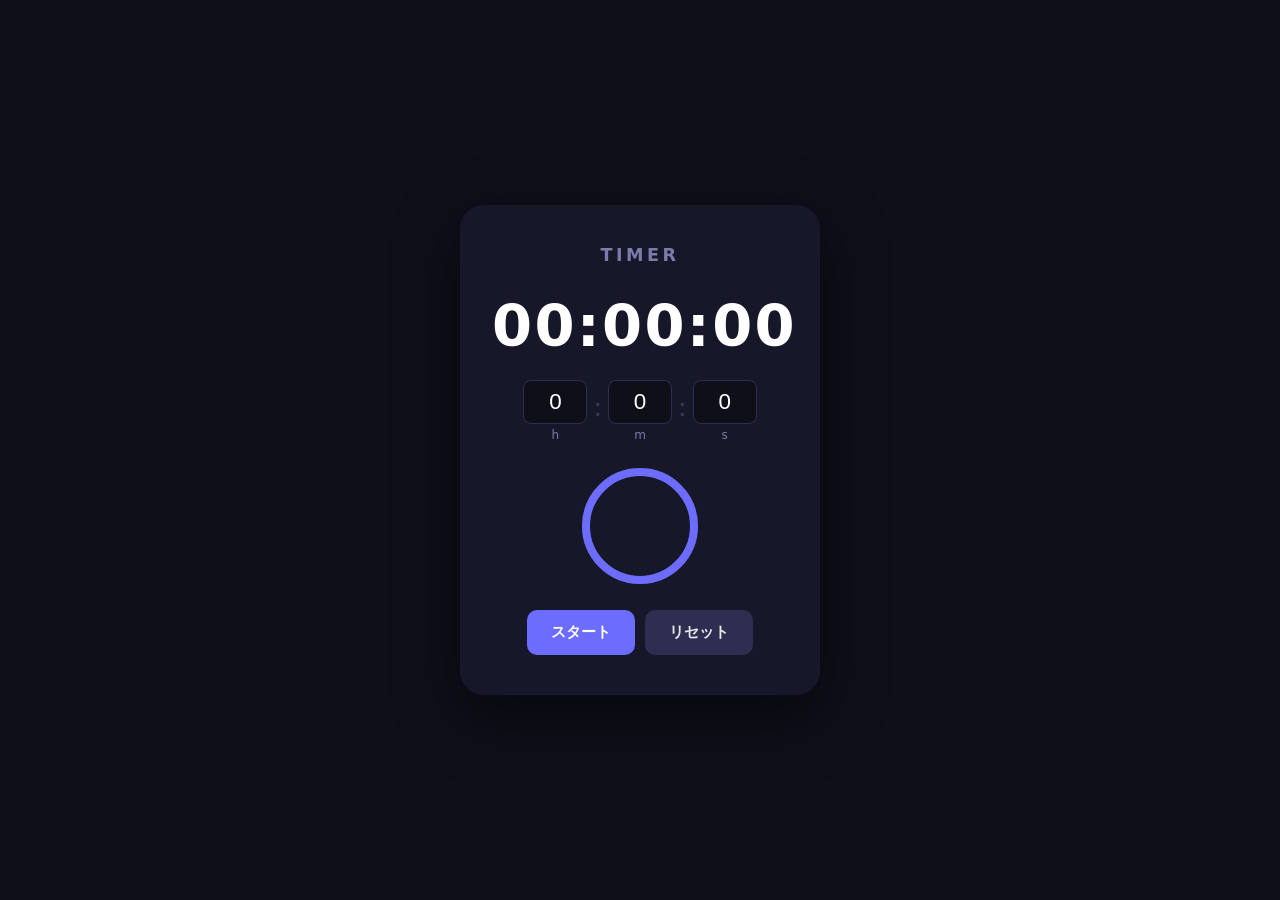
==== index.html @ a92b6174 "Deploy simple timer to GitHub Pages root" ====
<!DOCTYPE html>
<html lang="ja">
<head>
  <meta charset="UTF-8">
  <meta name="viewport" content="width=device-width, initial-scale=1.0">
  <title>Simple Timer</title>
  <link rel="stylesheet" href="style.css">
</head>
<body>
  <div class="container">
    <h1>Timer</h1>
    <div class="display" id="display">00:00:00</div>
    <div class="input-row">
      <div class="time-input">
        <input type="number" id="hours" min="0" max="99" value="0" placeholder="0">
        <label>h</label>
      </div>
      <span class="sep">:</span>
      <div class="time-input">
        <input type="number" id="minutes" min="0" max="59" value="0" placeholder="0">
        <label>m</label>
      </div>
      <span class="sep">:</span>
      <div class="time-input">
        <input type="number" id="seconds" min="0" max="59" value="0" placeholder="0">
        <label>s</label>
      </div>
    </div>
    <div class="progress-ring-wrap">
      <svg class="progress-ring" viewBox="0 0 120 120">
        <circle class="ring-bg" cx="60" cy="60" r="54"/>
        <circle class="ring-fg" id="ring" cx="60" cy="60" r="54"/>
      </svg>
    </div>
    <div class="buttons">
      <button class="btn btn-start" id="startBtn">スタート</button>
      <button class="btn btn-pause hidden" id="pauseBtn">一時停止</button>
      <button class="btn btn-reset" id="resetBtn">リセット</button>
    </div>
  </div>
  <div id="done-overlay" class="overlay hidden">
    <div class="overlay-box">
      <div class="done-icon">✓</div>
      <p>タイマー終了！</p>
      <button class="btn btn-reset" id="closeBtn">閉じる</button>
    </div>
  </div>
  <script src="app.js"></script>
</body>
</html>
---- style.css ----
*, *::before, *::after {
  box-sizing: border-box;
  margin: 0;
  padding: 0;
}

body {
  font-family: 'Segoe UI', system-ui, sans-serif;
  background: #0f0f1a;
  color: #e8e8f0;
  min-height: 100vh;
  display: flex;
  align-items: center;
  justify-content: center;
}

.container {
  text-align: center;
  padding: 40px 32px;
  background: #17172a;
  border-radius: 24px;
  width: 360px;
  box-shadow: 0 20px 60px rgba(0,0,0,0.5);
  position: relative;
}

h1 {
  font-size: 1.1rem;
  letter-spacing: 0.2em;
  text-transform: uppercase;
  color: #7c7caa;
  margin-bottom: 28px;
}

.display {
  font-size: 3.6rem;
  font-weight: 700;
  font-variant-numeric: tabular-nums;
  letter-spacing: 0.04em;
  color: #fff;
  margin-bottom: 20px;
}

.input-row {
  display: flex;
  align-items: flex-end;
  justify-content: center;
  gap: 6px;
  margin-bottom: 24px;
}

.time-input {
  display: flex;
  flex-direction: column;
  align-items: center;
  gap: 4px;
}

.time-input input {
  width: 64px;
  padding: 8px 4px;
  background: #0f0f1a;
  border: 1.5px solid #2e2e50;
  border-radius: 8px;
  color: #fff;
  font-size: 1.4rem;
  text-align: center;
  outline: none;
  transition: border-color 0.2s;
  -moz-appearance: textfield;
}

.time-input input::-webkit-inner-spin-button,
.time-input input::-webkit-outer-spin-button {
  -webkit-appearance: none;
}

.time-input input:focus { border-color: #6c6cff; }
.time-input input:disabled { opacity: 0.4; cursor: not-allowed; }
.time-input label { font-size: 0.75rem; color: #7c7caa; }

.sep {
  font-size: 1.6rem;
  color: #3a3a60;
  padding-bottom: 20px;
}

.progress-ring-wrap {
  width: 120px;
  height: 120px;
  margin: 0 auto 24px;
}

.progress-ring { transform: rotate(-90deg); }
.ring-bg { fill: none; stroke: #2e2e50; stroke-width: 8; }
.ring-fg {
  fill: none;
  stroke: #6c6cff;
  stroke-width: 8;
  stroke-linecap: round;
  stroke-dasharray: 339.3;
  stroke-dashoffset: 0;
  transition: stroke-dashoffset 1s linear, stroke 0.4s;
}

.buttons { display: flex; gap: 10px; justify-content: center; }

.btn {
  padding: 12px 24px;
  border: none;
  border-radius: 10px;
  font-size: 0.95rem;
  font-weight: 600;
  cursor: pointer;
  transition: opacity 0.2s, transform 0.1s;
}

.btn:active { transform: scale(0.96); }
.btn-start  { background: #6c6cff; color: #fff; }
.btn-pause  { background: #f0a500; color: #fff; }
.btn-reset  { background: #2e2e50; color: #e8e8f0; }
.btn:hover  { opacity: 0.85; }
.hidden { display: none !important; }

.overlay {
  position: fixed;
  inset: 0;
  background: rgba(0,0,0,0.75);
  display: flex;
  align-items: center;
  justify-content: center;
  z-index: 50;
}

.overlay-box {
  background: #17172a;
  border: 2px solid #6c6cff;
  border-radius: 20px;
  padding: 48px 40px;
  text-align: center;
  animation: pop 0.3s ease;
}

.done-icon { font-size: 3rem; color: #6c6cff; margin-bottom: 16px; }
.overlay-box p { font-size: 1.3rem; font-weight: 600; margin-bottom: 24px; }

@keyframes pop {
  from { transform: scale(0.8); opacity: 0; }
  to   { transform: scale(1);   opacity: 1; }
}
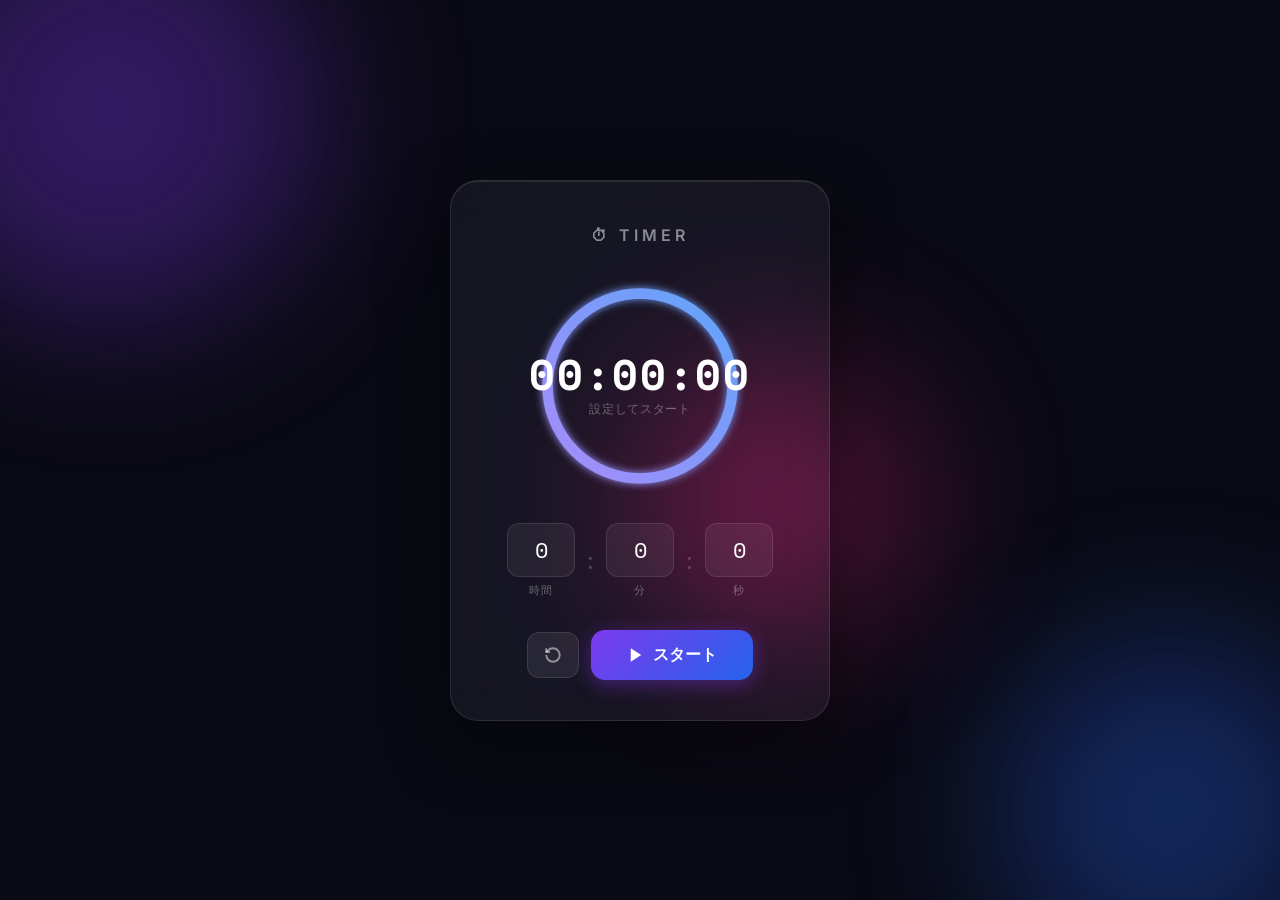
==== commit f4e9af01: "Upgrade timer: glassmorphism, animated orbs, confetti, sound effects" ====
--- a/index.html
+++ b/index.html
@@ -4,47 +4,85 @@
   <meta charset="UTF-8">
   <meta name="viewport" content="width=device-width, initial-scale=1.0">
   <title>Simple Timer</title>
+  <link rel="preconnect" href="https://fonts.googleapis.com">
+  <link rel="preconnect" href="https://fonts.gstatic.com" crossorigin>
+  <link href="https://fonts.googleapis.com/css2?family=Inter:wght@300;400;600;700&family=Space+Mono:wght@400;700&display=swap" rel="stylesheet">
   <link rel="stylesheet" href="style.css">
 </head>
 <body>
-  <div class="container">
-    <h1>Timer</h1>
-    <div class="display" id="display">00:00:00</div>
+  <div class="bg-orbs">
+    <div class="orb orb1"></div>
+    <div class="orb orb2"></div>
+    <div class="orb orb3"></div>
+  </div>
+
+  <div class="container glass">
+    <h1><span class="icon">⏱</span> Timer</h1>
+
+    <div class="ring-wrap">
+      <svg class="ring-svg" viewBox="0 0 200 200">
+        <defs>
+          <linearGradient id="ringGrad" x1="0%" y1="0%" x2="100%" y2="100%">
+            <stop offset="0%" stop-color="#a78bfa"/>
+            <stop offset="100%" stop-color="#60a5fa"/>
+          </linearGradient>
+          <filter id="glow">
+            <feGaussianBlur stdDeviation="4" result="blur"/>
+            <feMerge><feMergeNode in="blur"/><feMergeNode in="SourceGraphic"/></feMerge>
+          </filter>
+        </defs>
+        <circle class="ring-bg" cx="100" cy="100" r="88"/>
+        <circle class="ring-fg" id="ring" cx="100" cy="100" r="88" filter="url(#glow)"/>
+      </svg>
+      <div class="ring-inner">
+        <div class="display" id="display">00:00:00</div>
+        <div class="display-label" id="display-label">設定してスタート</div>
+      </div>
+    </div>
+
     <div class="input-row">
       <div class="time-input">
-        <input type="number" id="hours" min="0" max="99" value="0" placeholder="0">
-        <label>h</label>
+        <input type="number" id="hours" min="0" max="99" value="0">
+        <label>時間</label>
       </div>
-      <span class="sep">:</span>
+      <div class="colon">:</div>
       <div class="time-input">
-        <input type="number" id="minutes" min="0" max="59" value="0" placeholder="0">
-        <label>m</label>
+        <input type="number" id="minutes" min="0" max="59" value="0">
+        <label>分</label>
       </div>
-      <span class="sep">:</span>
+      <div class="colon">:</div>
       <div class="time-input">
-        <input type="number" id="seconds" min="0" max="59" value="0" placeholder="0">
-        <label>s</label>
+        <input type="number" id="seconds" min="0" max="59" value="0">
+        <label>秒</label>
       </div>
     </div>
-    <div class="progress-ring-wrap">
-      <svg class="progress-ring" viewBox="0 0 120 120">
-        <circle class="ring-bg" cx="60" cy="60" r="54"/>
-        <circle class="ring-fg" id="ring" cx="60" cy="60" r="54"/>
-      </svg>
-    </div>
+
     <div class="buttons">
-      <button class="btn btn-start" id="startBtn">スタート</button>
-      <button class="btn btn-pause hidden" id="pauseBtn">一時停止</button>
-      <button class="btn btn-reset" id="resetBtn">リセット</button>
+      <button class="btn btn-reset" id="resetBtn" title="リセット">
+        <svg viewBox="0 0 24 24" fill="none" stroke="currentColor" stroke-width="2.5"><path d="M3 12a9 9 0 1 0 9-9 9.75 9.75 0 0 0-6.74 2.74L3 8"/><path d="M3 3v5h5"/></svg>
+      </button>
+      <button class="btn btn-primary" id="startBtn">
+        <svg viewBox="0 0 24 24" fill="currentColor"><polygon points="5,3 19,12 5,21"/></svg>
+        <span>スタート</span>
+      </button>
+      <button class="btn btn-pause hidden" id="pauseBtn">
+        <svg viewBox="0 0 24 24" fill="currentColor"><rect x="6" y="4" width="4" height="16"/><rect x="14" y="4" width="4" height="16"/></svg>
+        <span>一時停止</span>
+      </button>
     </div>
   </div>
+
   <div id="done-overlay" class="overlay hidden">
-    <div class="overlay-box">
+    <canvas id="confetti-canvas"></canvas>
+    <div class="overlay-box glass">
+      <div class="done-pulse"></div>
       <div class="done-icon">✓</div>
-      <p>タイマー終了！</p>
-      <button class="btn btn-reset" id="closeBtn">閉じる</button>
+      <p class="done-title">完了！</p>
+      <p class="done-sub">タイマーが終了しました</p>
+      <button class="btn btn-primary" id="closeBtn"><span>閉じる</span></button>
     </div>
   </div>
+
   <script src="app.js"></script>
 </body>
 </html>
--- a/style.css
+++ b/style.css
@@ -1,150 +1,255 @@
-*, *::before, *::after {
-  box-sizing: border-box;
-  margin: 0;
-  padding: 0;
-}
+*, *::before, *::after { box-sizing: border-box; margin: 0; padding: 0; }
 
 body {
-  font-family: 'Segoe UI', system-ui, sans-serif;
-  background: #0f0f1a;
-  color: #e8e8f0;
+  font-family: 'Inter', system-ui, sans-serif;
+  background: #0a0a14;
+  color: #e2e2f0;
   min-height: 100vh;
   display: flex;
   align-items: center;
   justify-content: center;
+  overflow: hidden;
+}
+
+.bg-orbs { position: fixed; inset: 0; pointer-events: none; z-index: 0; }
+
+.orb {
+  position: absolute;
+  border-radius: 50%;
+  filter: blur(80px);
+  opacity: 0.35;
+  animation: drift 12s ease-in-out infinite alternate;
+}
+
+.orb1 { width: 420px; height: 420px; background: #7c3aed; top: -100px; left: -100px; animation-delay: 0s; }
+.orb2 { width: 340px; height: 340px; background: #2563eb; bottom: -80px; right: -60px; animation-delay: -4s; }
+.orb3 { width: 280px; height: 280px; background: #db2777; top: 40%; left: 50%; animation-delay: -8s; }
+
+@keyframes drift {
+  from { transform: translate(0, 0) scale(1); }
+  to   { transform: translate(30px, 20px) scale(1.08); }
+}
+
+.glass {
+  background: rgba(255,255,255,0.05);
+  backdrop-filter: blur(24px) saturate(1.4);
+  -webkit-backdrop-filter: blur(24px) saturate(1.4);
+  border: 1px solid rgba(255,255,255,0.1);
+  border-radius: 28px;
+  box-shadow: 0 24px 64px rgba(0,0,0,0.5), inset 0 1px 0 rgba(255,255,255,0.1);
 }
 
 .container {
+  position: relative;
+  z-index: 1;
+  padding: 44px 40px 40px;
+  width: 380px;
   text-align: center;
-  padding: 40px 32px;
-  background: #17172a;
-  border-radius: 24px;
-  width: 360px;
-  box-shadow: 0 20px 60px rgba(0,0,0,0.5);
+}
+
+h1 {
+  font-size: 1rem;
+  font-weight: 600;
+  letter-spacing: 0.25em;
+  text-transform: uppercase;
+  color: rgba(255,255,255,0.5);
+  margin-bottom: 36px;
+}
+
+.ring-wrap {
   position: relative;
-}
-
-h1 {
-  font-size: 1.1rem;
-  letter-spacing: 0.2em;
-  text-transform: uppercase;
-  color: #7c7caa;
-  margin-bottom: 28px;
+  width: 210px;
+  height: 210px;
+  margin: 0 auto 32px;
+}
+
+.ring-svg { width: 100%; height: 100%; transform: rotate(-90deg); }
+.ring-bg { fill: none; stroke: rgba(255,255,255,0.07); stroke-width: 10; }
+.ring-fg {
+  fill: none;
+  stroke: url(#ringGrad);
+  stroke-width: 10;
+  stroke-linecap: round;
+  stroke-dasharray: 553;
+  stroke-dashoffset: 0;
+  transition: stroke-dashoffset 1s linear;
+}
+
+.ring-inner {
+  position: absolute;
+  inset: 0;
+  display: flex;
+  flex-direction: column;
+  align-items: center;
+  justify-content: center;
+  gap: 6px;
 }
 
 .display {
-  font-size: 3.6rem;
+  font-family: 'Space Mono', monospace;
+  font-size: 2.6rem;
   font-weight: 700;
-  font-variant-numeric: tabular-nums;
+  color: #fff;
   letter-spacing: 0.04em;
+  line-height: 1;
+}
+
+.display-label {
+  font-size: 0.72rem;
+  color: rgba(255,255,255,0.35);
+  letter-spacing: 0.06em;
+}
+
+.input-row {
+  display: flex;
+  align-items: flex-end;
+  justify-content: center;
+  gap: 8px;
+  margin-bottom: 32px;
+}
+
+.time-input { display: flex; flex-direction: column; align-items: center; gap: 6px; }
+
+.time-input input {
+  width: 68px;
+  padding: 10px 6px;
+  background: rgba(255,255,255,0.06);
+  border: 1.5px solid rgba(255,255,255,0.1);
+  border-radius: 12px;
   color: #fff;
-  margin-bottom: 20px;
-}
-
-.input-row {
-  display: flex;
-  align-items: flex-end;
-  justify-content: center;
-  gap: 6px;
-  margin-bottom: 24px;
-}
-
-.time-input {
-  display: flex;
-  flex-direction: column;
-  align-items: center;
-  gap: 4px;
-}
-
-.time-input input {
-  width: 64px;
-  padding: 8px 4px;
-  background: #0f0f1a;
-  border: 1.5px solid #2e2e50;
-  border-radius: 8px;
-  color: #fff;
-  font-size: 1.4rem;
+  font-family: 'Space Mono', monospace;
+  font-size: 1.35rem;
   text-align: center;
   outline: none;
-  transition: border-color 0.2s;
+  transition: border-color 0.2s, background 0.2s, box-shadow 0.2s;
   -moz-appearance: textfield;
 }
 
 .time-input input::-webkit-inner-spin-button,
-.time-input input::-webkit-outer-spin-button {
-  -webkit-appearance: none;
-}
-
-.time-input input:focus { border-color: #6c6cff; }
-.time-input input:disabled { opacity: 0.4; cursor: not-allowed; }
-.time-input label { font-size: 0.75rem; color: #7c7caa; }
-
-.sep {
-  font-size: 1.6rem;
-  color: #3a3a60;
+.time-input input::-webkit-outer-spin-button { -webkit-appearance: none; }
+
+.time-input input:focus {
+  border-color: #a78bfa;
+  background: rgba(167,139,250,0.1);
+  box-shadow: 0 0 0 3px rgba(167,139,250,0.2);
+}
+
+.time-input input:disabled { opacity: 0.3; cursor: not-allowed; }
+.time-input label { font-size: 0.7rem; color: rgba(255,255,255,0.35); letter-spacing: 0.05em; }
+
+.colon {
+  font-family: 'Space Mono', monospace;
+  font-size: 1.5rem;
+  color: rgba(255,255,255,0.2);
   padding-bottom: 20px;
 }
 
-.progress-ring-wrap {
-  width: 120px;
-  height: 120px;
-  margin: 0 auto 24px;
-}
-
-.progress-ring { transform: rotate(-90deg); }
-.ring-bg { fill: none; stroke: #2e2e50; stroke-width: 8; }
-.ring-fg {
-  fill: none;
-  stroke: #6c6cff;
-  stroke-width: 8;
-  stroke-linecap: round;
-  stroke-dasharray: 339.3;
-  stroke-dashoffset: 0;
-  transition: stroke-dashoffset 1s linear, stroke 0.4s;
-}
-
-.buttons { display: flex; gap: 10px; justify-content: center; }
+.buttons { display: flex; align-items: center; justify-content: center; gap: 12px; }
 
 .btn {
-  padding: 12px 24px;
+  display: inline-flex;
+  align-items: center;
+  gap: 8px;
+  padding: 13px 28px;
   border: none;
-  border-radius: 10px;
+  border-radius: 14px;
+  font-family: 'Inter', sans-serif;
   font-size: 0.95rem;
   font-weight: 600;
   cursor: pointer;
-  transition: opacity 0.2s, transform 0.1s;
-}
-
-.btn:active { transform: scale(0.96); }
-.btn-start  { background: #6c6cff; color: #fff; }
-.btn-pause  { background: #f0a500; color: #fff; }
-.btn-reset  { background: #2e2e50; color: #e8e8f0; }
-.btn:hover  { opacity: 0.85; }
+  transition: transform 0.15s, opacity 0.2s, box-shadow 0.2s;
+}
+
+.btn:active { transform: scale(0.95); }
+.btn:hover  { opacity: 0.88; }
+.btn svg { width: 18px; height: 18px; flex-shrink: 0; }
+
+.btn-primary {
+  background: linear-gradient(135deg, #7c3aed, #2563eb);
+  color: #fff;
+  box-shadow: 0 4px 20px rgba(124,58,237,0.45);
+  padding: 14px 36px;
+  font-size: 1rem;
+}
+
+.btn-primary:hover { box-shadow: 0 6px 28px rgba(124,58,237,0.6); opacity: 1; }
+
+.btn-reset {
+  background: rgba(255,255,255,0.08);
+  color: rgba(255,255,255,0.5);
+  border: 1px solid rgba(255,255,255,0.1);
+  padding: 13px 16px;
+  border-radius: 12px;
+}
+
 .hidden { display: none !important; }
 
 .overlay {
   position: fixed;
   inset: 0;
-  background: rgba(0,0,0,0.75);
-  display: flex;
-  align-items: center;
-  justify-content: center;
-  z-index: 50;
+  display: flex;
+  align-items: center;
+  justify-content: center;
+  z-index: 100;
+  background: rgba(0,0,0,0.6);
+  backdrop-filter: blur(6px);
+}
+
+#confetti-canvas {
+  position: absolute;
+  inset: 0;
+  pointer-events: none;
+  width: 100%;
+  height: 100%;
 }
 
 .overlay-box {
-  background: #17172a;
-  border: 2px solid #6c6cff;
-  border-radius: 20px;
-  padding: 48px 40px;
+  position: relative;
+  padding: 52px 44px;
   text-align: center;
-  animation: pop 0.3s ease;
-}
-
-.done-icon { font-size: 3rem; color: #6c6cff; margin-bottom: 16px; }
-.overlay-box p { font-size: 1.3rem; font-weight: 600; margin-bottom: 24px; }
+  animation: pop 0.4s cubic-bezier(0.34,1.56,0.64,1);
+  z-index: 1;
+}
+
+.done-pulse {
+  position: absolute;
+  inset: -2px;
+  border-radius: 30px;
+  background: linear-gradient(135deg, #7c3aed, #2563eb, #db2777);
+  z-index: -1;
+  filter: blur(16px);
+  opacity: 0.6;
+  animation: gradShift 3s ease infinite;
+}
+
+@keyframes gradShift {
+  0%,100% { filter: blur(16px) hue-rotate(0deg); }
+  50%      { filter: blur(20px) hue-rotate(40deg); }
+}
+
+.done-icon {
+  width: 72px;
+  height: 72px;
+  margin: 0 auto 20px;
+  border-radius: 50%;
+  background: linear-gradient(135deg, #7c3aed, #2563eb);
+  display: flex;
+  align-items: center;
+  justify-content: center;
+  font-size: 2rem;
+  box-shadow: 0 8px 24px rgba(124,58,237,0.5);
+  animation: iconPop 0.5s 0.15s cubic-bezier(0.34,1.56,0.64,1) both;
+}
+
+@keyframes iconPop {
+  from { transform: scale(0); opacity: 0; }
+  to   { transform: scale(1); opacity: 1; }
+}
+
+.done-title { font-size: 1.8rem; font-weight: 700; color: #fff; margin-bottom: 8px; }
+.done-sub { font-size: 0.9rem; color: rgba(255,255,255,0.45); margin-bottom: 28px; }
 
 @keyframes pop {
-  from { transform: scale(0.8); opacity: 0; }
+  from { transform: scale(0.7); opacity: 0; }
   to   { transform: scale(1);   opacity: 1; }
 }
